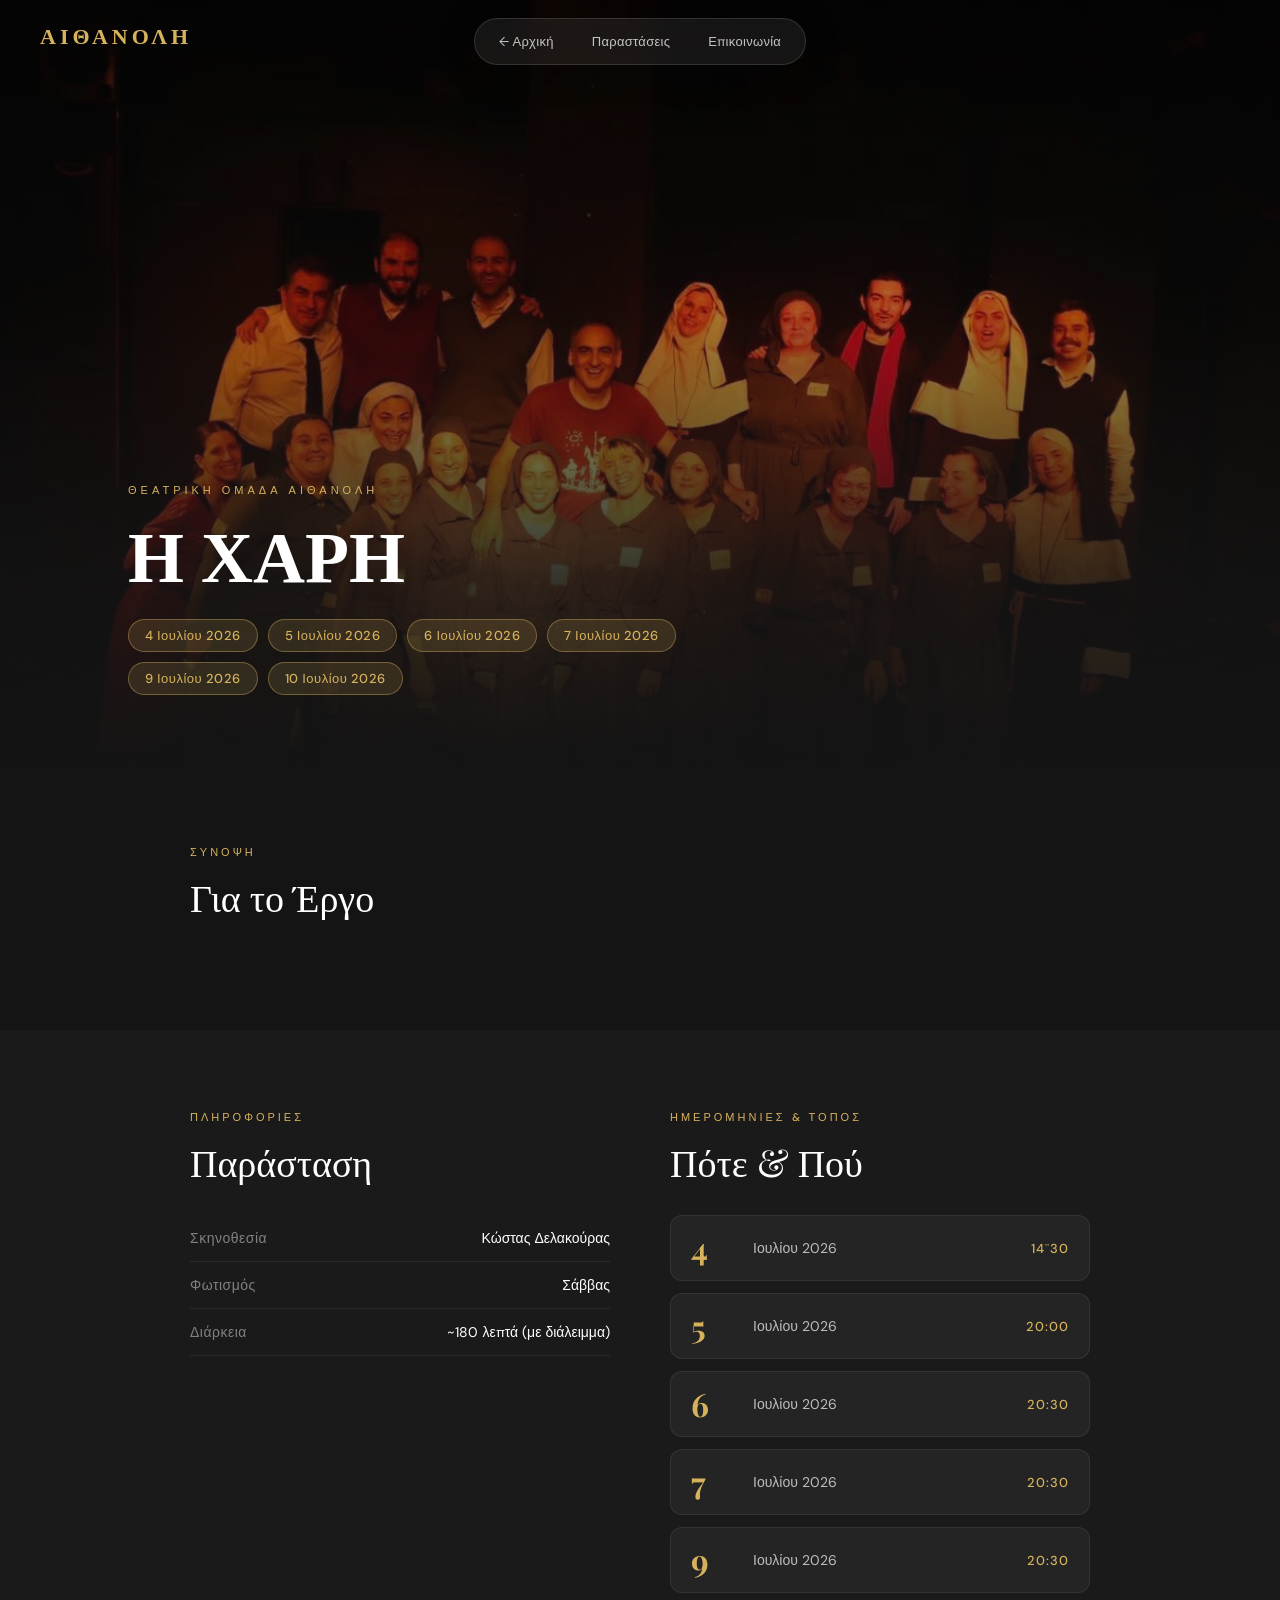
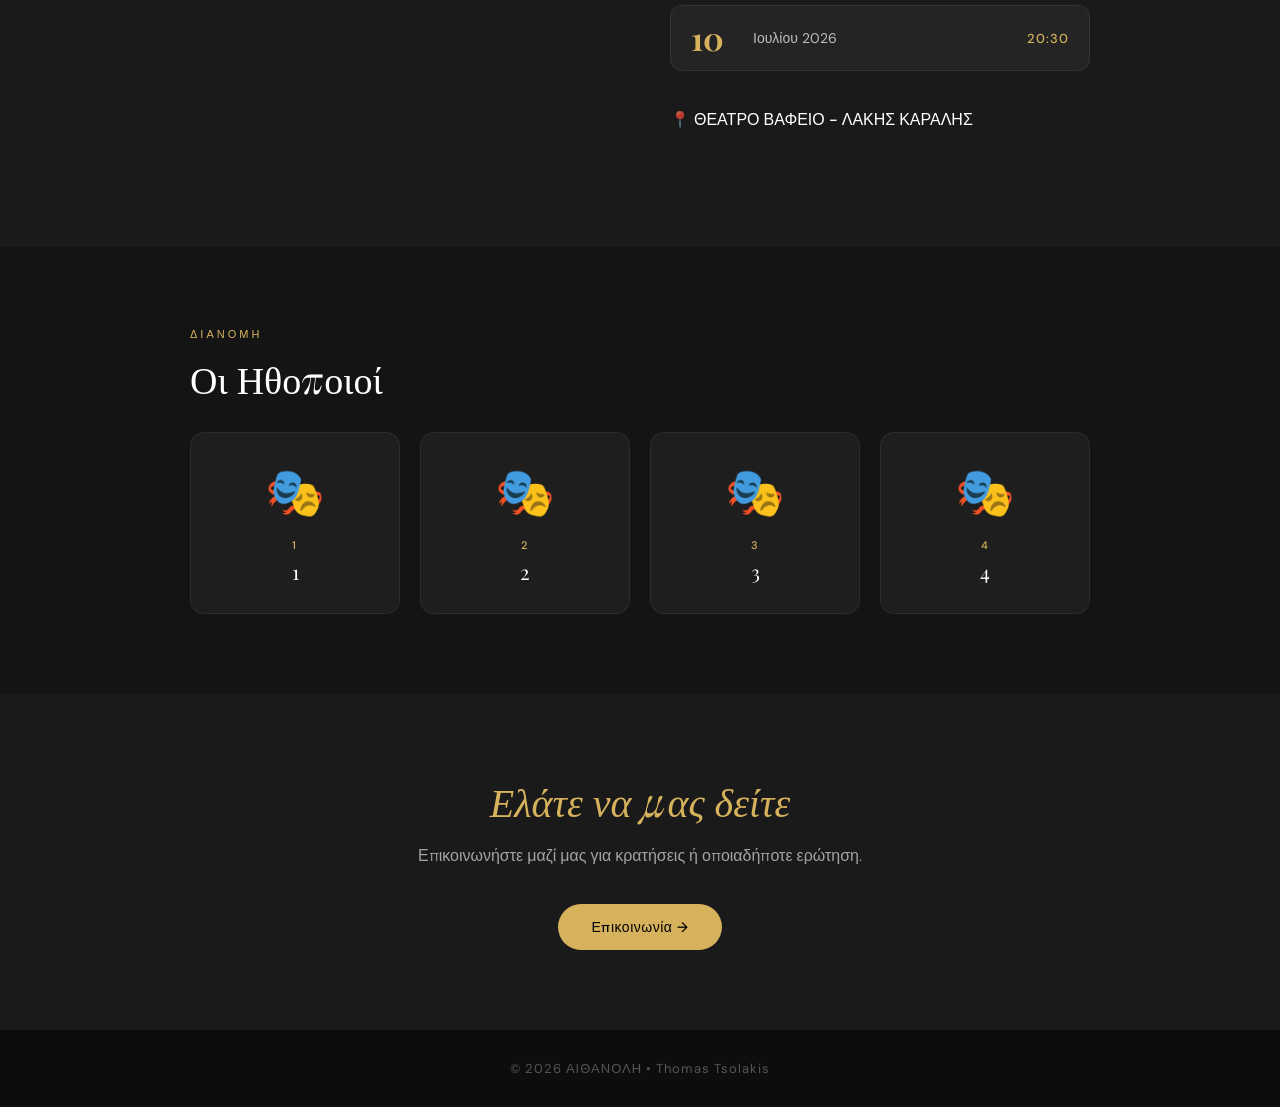
==== parastaseis/xarh_2026/index.html @ 31241050 "Update link to "Η ΧΑΡΗ" show page and add new index file for the show" ====
<!DOCTYPE html>
<html lang="el">
<head>
    <meta charset="UTF-8">
    <meta name="viewport" content="width=device-width, initial-scale=1.0">

    <!-- Primary Meta -->
    <title>Η ΧΑΡΗ | ΑΙΘΑΝΟΛΗ</title>
    <meta name="description" content="Μια σύγχρονη διασκευή του Ρωμαίου & Ιουλιέτα από τη Θεατρική Ομάδα ΑΙΘΑΝΟΛΗ. Παραστάσεις Ιουλίου 2026.">
    <meta name="author" content="Θεατρική Ομάδα ΑΙΘΑΝΟΛΗ">
    <meta name="robots" content="index, follow">
    <link rel="canonical" href="https://aithanolh.netlify.app/parastaseis/xarh_2026.html">

    <!-- Favicon -->
    <link rel="icon" type="image/png" href="../images/logo.png">
    <link rel="apple-touch-icon" href="../images/logo.png">

    <!-- Open Graph -->
    <meta property="og:type" content="article">
    <meta property="og:url" content="https://aithanolh.netlify.app/parastaseis/xarh_2026.html">
    <meta property="og:title" content="Η ΧΑΡΗ | ΑΙΘΑΝΟΛΗ">
    <meta property="og:description" content="Μια σύγχρονη διασκευή του κλασικού έργου που εξερευνά την αγάπη και τις συγκρούσεις δύο κόσμων.">
    <meta property="og:image" content="https://aithanolh.netlify.app/images/parastaseis/xarh_2026.jpg">
    <meta property="og:image:width" content="1200">
    <meta property="og:image:height" content="630">
    <meta property="og:locale" content="el_GR">
    <meta property="og:site_name" content="ΑΙΘΑΝΟΛΗ">

    <!-- Twitter Card -->
    <meta name="twitter:card" content="summary_large_image">
    <meta name="twitter:title" content="Η ΧΑΡΗ | ΑΙΘΑΝΟΛΗ">
    <meta name="twitter:description" content="Μια σύγχρονη διασκευή του κλασικού έργου. Παραστάσεις Ιουλίου 2026.">
    <meta name="twitter:image" content="https://aithanolh.netlify.app/images/parastaseis/xarh_2026.jpg">

    <!-- Schema.org -->
    <script type="application/ld+json">
    {
      "@context": "https://schema.org",
      "@type": "TheaterEvent",
      "name": "Η ΧΑΡΗ",
      "description": "Μια σύγχρονη διασκευή του κλασικού έργου του William Shakespeare.",
      "startDate": "2026-07-4",
      "endDate": "2026-07-10",
      "organizer": {
        "@type": "TheaterGroup",
        "name": "ΑΙΘΑΝΟΛΗ",
        "url": "https://aithanolh.netlify.app"
      },
      "image": "https://aithanolh.netlify.app/images/parastaseis/xarh_2026.jpg",
      "url": "https://aithanolh.netlify.app/parastaseis/xarh_2026.html"
    }
    </script>

    <!-- Fonts -->
    <link rel="preconnect" href="https://fonts.googleapis.com">
    <link rel="preconnect" href="https://fonts.gstatic.com" crossorigin>
    <link href="https://fonts.googleapis.com/css2?family=Playfair+Display:ital,wght@0,400;0,700;1,400;1,600&family=DM+Sans:ital,opsz,wght@0,9..40,300;0,9..40,400;0,9..40,500;1,9..40,300&display=swap" rel="stylesheet">

    <link rel="stylesheet" href="../show.css">
</head>
<body>

<!-- ─── NAV ─── -->
<header>
    <nav id="pill-nav">
        <div class="nav-pill">
            <a href="../../">← Αρχική</a>
            <a href="../../#shows">Παραστάσεις</a>
            <a href="../../#contact">Επικοινωνία</a>
        </div>
    </nav>
    <div class="logo-wrap">
        <a href="../../index.html" class="logo-link">
            <img src="../../images/logo.png" alt="ΑΙΘΑΝΟΛΗ" class="logo-img" onerror="this.style.display='none';this.nextElementSibling.style.display='block'">
            <h2 class="logo-fallback">ΑΙΘΑΝΟΛΗ</h2>
        </a>
    </div>
</header>

<!-- ─── HERO BANNER ─── -->
<section class="show-hero">
    <img src="../../images/parastaseis/xarh_2026_hero.jpg" alt="Η ΧΑΡΗ" class="show-hero-img">
    <div class="show-hero-overlay"></div>
    <div class="show-hero-content">
        <div class="eyebrow">Θεατρική Ομάδα ΑΙΘΑΝΟΛΗ</div>
        <h1>Η ΧΑΡΗ<br></h1>
        <div class="hero-dates">
            <span>4 Ιουλίου 2026</span>
            <span>5 Ιουλίου 2026</span>
            <span>6 Ιουλίου 2026</span>
            <span>7 Ιουλίου 2026</span>
            <span>9 Ιουλίου 2026</span>
            <span>10 Ιουλίου 2026</span>
        </div>
    </div>
</section>

<!-- ─── MAIN CONTENT ─── -->
<main>

    <!-- SYNOPSIS -->
    <section class="content-section" id="synopsis">
        <div class="content-inner">
            <div class="section-label">Σύνοψη</div>
            <h2>Για το Έργο</h2>
            <!-- <p>
                Ο Η ΧΑΡΗ του William Shakespeare είναι ένα από τα πιο αγαπημένα
                θεατρικά έργα όλων των εποχών. Η ιστορία δύο νέων που ερωτεύονται παρά τη
                μακροχρόνια έχθρα των οικογενειών τους συνεχίζει να συγκινεί και να
                ταρακουνά το κοινό, αιώνες μετά τη συγγραφή της.
            </p>
            <p>
                Στη διασκευή της ΑΙΘΑΝΟΛΗ, η ιστορία μεταφέρεται στη σύγχρονη εποχή.
                Οι Μοντέγοι και οι Καπουλέτοι γίνονται δύο κόσμοι που δεν βλέπουν
                ο ένας τον άλλον — δύο γειτονιές, δύο ιδεολογίες, δύο σύμπαντα που
                ποτέ δεν έπρεπε να συναντηθούν. Και ανάμεσά τους, δύο ψυχές που
                αρνούνται να χωριστούν.
            </p> -->
        </div>
    </section>

    <!-- DETAILS -->
    <section class="content-section alt" id="details">
        <div class="content-inner details-grid">
            <div>
                <div class="section-label">Πληροφορίες</div>
                <h2>Παράσταση</h2>
                <ul class="info-list">
                    <li>
                        <span class="info-label">Σκηνοθεσία</span>
                        <span class="info-value">Κώστας Δελακούρας</span>
                    </li>
                    <li>
                        <span class="info-label">Φωτισμός</span>
                        <span class="info-value">Σάββας</span>
                    </li>
                    <li>
                        <span class="info-label">Διάρκεια</span>
                        <span class="info-value">~180 λεπτά (με διάλειμμα)</span>
                    </li>
                </ul>
            </div>
            <div>
                <div class="section-label">Ημερομηνίες & Τόπος</div>
                <h2>Πότε & Πού</h2>
                <div class="dates-cards">
                    <div class="date-card">
                        <div class="date-day">4</div>
                        <div class="date-month">Ιουλίου 2026</div>
                        <div class="date-time">14¨30</div>
                    </div>
                    <div class="date-card">
                        <div class="date-day">5</div>
                        <div class="date-month">Ιουλίου 2026</div>
                        <div class="date-time">20:00</div>
                    </div>
                    <div class="date-card">
                        <div class="date-day">6</div>
                        <div class="date-month">Ιουλίου 2026</div>
                        <div class="date-time">20:30</div>
                    </div>
                    <div class="date-card">
                        <div class="date-day">7</div>
                        <div class="date-month">Ιουλίου 2026</div>
                        <div class="date-time">20:30</div>
                    </div>
                    <div class="date-card">
                        <div class="date-day">9</div>
                        <div class="date-month">Ιουλίου 2026</div>
                        <div class="date-time">20:30</div>
                    </div>
                    <div class="date-card">
                        <div class="date-day">10</div>
                        <div class="date-month">Ιουλίου 2026</div>
                        <div class="date-time">20:30</div>
                    </div>
                </div>
                <p class="venue">
                    📍 <strong>ΘΕΑΤΡΟ ΒΑΦΕΙΟ - ΛΑΚΗΣ ΚΑΡΑΛΗΣ</strong>
                </p>
            </div>
        </div>
    </section>

    <!-- CAST -->
    <section class="content-section" id="cast">
        <div class="content-inner">
            <div class="section-label">Διανομή</div>
            <h2>Οι Ηθοποιοί</h2>
            <div class="cast-grid">
                <div class="cast-card">
                    <div class="cast-avatar">🎭</div>
                    <div class="cast-role">1</div>
                    <div class="cast-name">1</div>
                </div>
                <div class="cast-card">
                    <div class="cast-avatar">🎭</div>
                    <div class="cast-role">2</div>
                    <div class="cast-name">2</div>
                </div>
                <div class="cast-card">
                    <div class="cast-avatar">🎭</div>
                    <div class="cast-role">3</div>
                    <div class="cast-name">3</div>
                </div>
                <div class="cast-card">
                    <div class="cast-avatar">🎭</div>
                    <div class="cast-role">4</div>
                    <div class="cast-name">4</div>
                </div>
            </div>
        </div>
    </section>

    <!-- CTA -->
    <section class="content-section cta-section">
        <div class="content-inner cta-inner">
            <h2>Ελάτε να μας δείτε</h2>
            <p>Επικοινωνήστε μαζί μας για κρατήσεις ή οποιαδήποτε ερώτηση.</p>
            <a href="../index.html#contact" class="btn">Επικοινωνία →</a>
        </div>
    </section>

</main>

<footer>
    © 2026 ΑΙΘΑΝΟΛΗ • Thomas Tsolakis
</footer>

</body>
</html>
---- parastaseis/show.css ----
*{
    margin:0;
    padding:0;
    box-sizing:border-box;
    scroll-behavior:smooth;
}

body{
    background:#141414;
    color:white;
    font-family:'DM Sans', Arial, sans-serif;
}

/* ─── HEADER ─── */

header{
    position:fixed;
    width:100%;
    top:0;
    z-index:100;
    display:flex;
    flex-direction:column;
    align-items:center;
    padding-top:18px;
    pointer-events:none;
}

.logo-wrap{
    position:absolute;
    top:0;
    left:0;
    height:70px;
    display:flex;
    align-items:center;
    padding-left:40px;
    pointer-events:auto;
}

.logo-link{
    display:flex;
    align-items:center;
    text-decoration:none;
}

.logo-img{
    height:42px;
    width:auto;
    object-fit:contain;
    display:block;
}

.logo-fallback{
    display:none;
    color:#d6b25d;
    font-family:'Playfair Display', serif;
    font-size:22px;
    letter-spacing:4px;
    font-weight:700;
}

#pill-nav{
    pointer-events:auto;
}

.nav-pill{
    position:relative;
    display:flex;
    align-items:center;
    gap:2px;
    background:rgba(255,255,255,0.07);
    backdrop-filter:blur(20px);
    -webkit-backdrop-filter:blur(20px);
    border:1px solid rgba(255,255,255,0.13);
    border-radius:50px;
    padding:6px;
    box-shadow:0 8px 32px rgba(0,0,0,0.35);
}

.nav-pill a{
    color:rgba(255,255,255,0.75);
    text-decoration:none;
    font-size:13px;
    font-weight:400;
    letter-spacing:0.3px;
    padding:8px 18px;
    border-radius:30px;
    transition:color 0.25s, background 0.25s;
    white-space:nowrap;
    font-family:'DM Sans', sans-serif;
}

.nav-pill a:hover{
    color:#fff;
    background:rgba(255,255,255,0.08);
}

/* ─── SHOW HERO ─── */

.show-hero{
    position:relative;
    height:85vh;
    min-height:500px;
    display:flex;
    align-items:flex-end;
    overflow:hidden;
}

.show-hero-img{
    position:absolute;
    inset:0;
    width:100%;
    height:100%;
    object-fit:cover;
    object-position:center top;
}

.show-hero-overlay{
    position:absolute;
    inset:0;
    background:linear-gradient(
        to bottom,
        rgba(20,20,20,0.15) 0%,
        rgba(20,20,20,0.35) 40%,
        rgba(20,20,20,0.85) 75%,
        rgba(20,20,20,1) 100%
    );
}

.show-hero-content{
    position:relative;
    z-index:2;
    padding:0 10% 70px;
    max-width:900px;
}

.eyebrow{
    font-size:11px;
    font-weight:500;
    letter-spacing:4px;
    text-transform:uppercase;
    color:#d6b25d;
    margin-bottom:18px;
    font-family:'DM Sans', sans-serif;
}

.show-hero-content h1{
    font-family:'Playfair Display', serif;
    font-size:72px;
    font-weight:700;
    line-height:1.05;
    margin-bottom:28px;
}

.show-hero-content h1 em{
    font-style:italic;
    font-weight:400;
    color:#d6b25d;
}

.hero-dates{
    display:flex;
    flex-wrap:wrap;
    gap:10px;
}

.hero-dates span{
    background:rgba(214,178,93,0.15);
    border:1px solid rgba(214,178,93,0.4);
    padding:7px 16px;
    border-radius:30px;
    color:#d6b25d;
    font-size:13px;
    font-weight:500;
    letter-spacing:0.5px;
    font-family:'DM Sans', sans-serif;
}

/* ─── CONTENT SECTIONS ─── */

.content-section{
    padding:80px 10%;
}

.content-section.alt{
    background:#1a1a1a;
}

.content-inner{
    max-width:900px;
    margin:0 auto;
}

.section-label{
    font-size:11px;
    font-weight:500;
    letter-spacing:3px;
    text-transform:uppercase;
    color:#d6b25d;
    margin-bottom:12px;
    font-family:'DM Sans', sans-serif;
}

.content-section h2{
    font-family:'Playfair Display', serif;
    font-size:38px;
    font-weight:400;
    color:white;
    margin-bottom:28px;
    text-align:left;
    letter-spacing:0;
}

.content-section p{
    font-size:16px;
    font-weight:300;
    line-height:1.9;
    color:rgba(255,255,255,0.75);
    margin-bottom:18px;
}

/* ─── DETAILS GRID ─── */

.details-grid{
    display:grid;
    grid-template-columns:1fr 1fr;
    gap:60px;
    align-items:start;
}

.info-list{
    list-style:none;
    display:flex;
    flex-direction:column;
    gap:0;
    margin-top:10px;
}

.info-list li{
    display:flex;
    justify-content:space-between;
    align-items:center;
    padding:14px 0;
    border-bottom:1px solid rgba(255,255,255,0.07);
    font-size:14px;
}

.info-label{
    color:rgba(255,255,255,0.45);
    font-weight:300;
    letter-spacing:0.5px;
}

.info-value{
    color:white;
    font-weight:400;
    text-align:right;
}

.dates-cards{
    display:flex;
    flex-direction:column;
    gap:12px;
    margin-top:10px;
    margin-bottom:20px;
}

.date-card{
    display:flex;
    align-items:center;
    gap:18px;
    background:#242424;
    border:1px solid rgba(255,255,255,0.07);
    border-radius:12px;
    padding:16px 20px;
    transition:border-color 0.3s;
}

.date-card:hover{
    border-color:rgba(214,178,93,0.3);
}

.date-day{
    font-family:'Playfair Display', serif;
    font-size:32px;
    font-weight:700;
    color:#d6b25d;
    line-height:1;
    min-width:44px;
}

.date-month{
    font-size:14px;
    font-weight:400;
    color:rgba(255,255,255,0.7);
    flex:1;
}

.date-time{
    font-size:13px;
    font-weight:500;
    color:#d6b25d;
    letter-spacing:1px;
    font-family:'DM Sans', sans-serif;
}

.venue{
    font-size:14px;
    color:rgba(255,255,255,0.55);
    font-weight:300;
    padding:14px 0;
}

.venue strong{
    color:white;
    font-weight:500;
}

/* ─── CAST ─── */

.cast-grid{
    display:grid;
    grid-template-columns:repeat(auto-fit, minmax(180px, 1fr));
    gap:20px;
    margin-top:10px;
}

.cast-card{
    background:#1e1e1e;
    border:1px solid rgba(255,255,255,0.06);
    border-radius:14px;
    padding:28px 20px;
    text-align:center;
    transition:border-color 0.3s, transform 0.3s;
}

.cast-card:hover{
    border-color:rgba(214,178,93,0.25);
    transform:translateY(-5px);
}

.cast-avatar{
    font-size:48px;
    margin-bottom:14px;
}

.cast-role{
    font-size:11px;
    font-weight:500;
    letter-spacing:2px;
    text-transform:uppercase;
    color:#d6b25d;
    margin-bottom:6px;
    font-family:'DM Sans', sans-serif;
}

.cast-name{
    font-family:'Playfair Display', serif;
    font-size:20px;
    font-weight:400;
}

/* ─── CTA SECTION ─── */

.cta-section{
    background:#1a1a1a;
}

.cta-inner{
    text-align:center;
}

.cta-inner h2{
    font-family:'Playfair Display', serif;
    font-size:40px;
    font-weight:400;
    font-style:italic;
    text-align:center;
    margin-bottom:14px;
    color:#d6b25d;
}

.cta-inner p{
    text-align:center;
    font-size:16px;
    color:rgba(255,255,255,0.6);
    margin-bottom:32px;
}

.btn{
    display:inline-block;
    padding:14px 34px;
    background:#d6b25d;
    color:black;
    text-decoration:none;
    font-weight:500;
    font-size:14px;
    letter-spacing:0.5px;
    border-radius:30px;
    transition:.3s;
    font-family:'DM Sans', sans-serif;
}

.btn:hover{
    transform:translateY(-4px);
    box-shadow:0 12px 30px rgba(214,178,93,0.35);
}

/* ─── FOOTER ─── */

footer{
    padding:30px;
    background:#0d0d0d;
    text-align:center;
    color:rgba(255,255,255,0.3);
    font-size:13px;
    letter-spacing:1px;
}

footer a{
    color:rgba(214,178,93,0.6);
    text-decoration:none;
    transition:color 0.3s;
}

footer a:hover{
    color:#d6b25d;
}

/* ─── RESPONSIVE ─── */

@media(max-width:750px){
    .show-hero-content h1{
        font-size:44px;
    }
    .details-grid{
        grid-template-columns:1fr;
        gap:40px;
    }
    .logo-wrap{
        padding-left:20px;
    }
    .nav-pill a{
        padding:7px 12px;
        font-size:12px;
    }
}
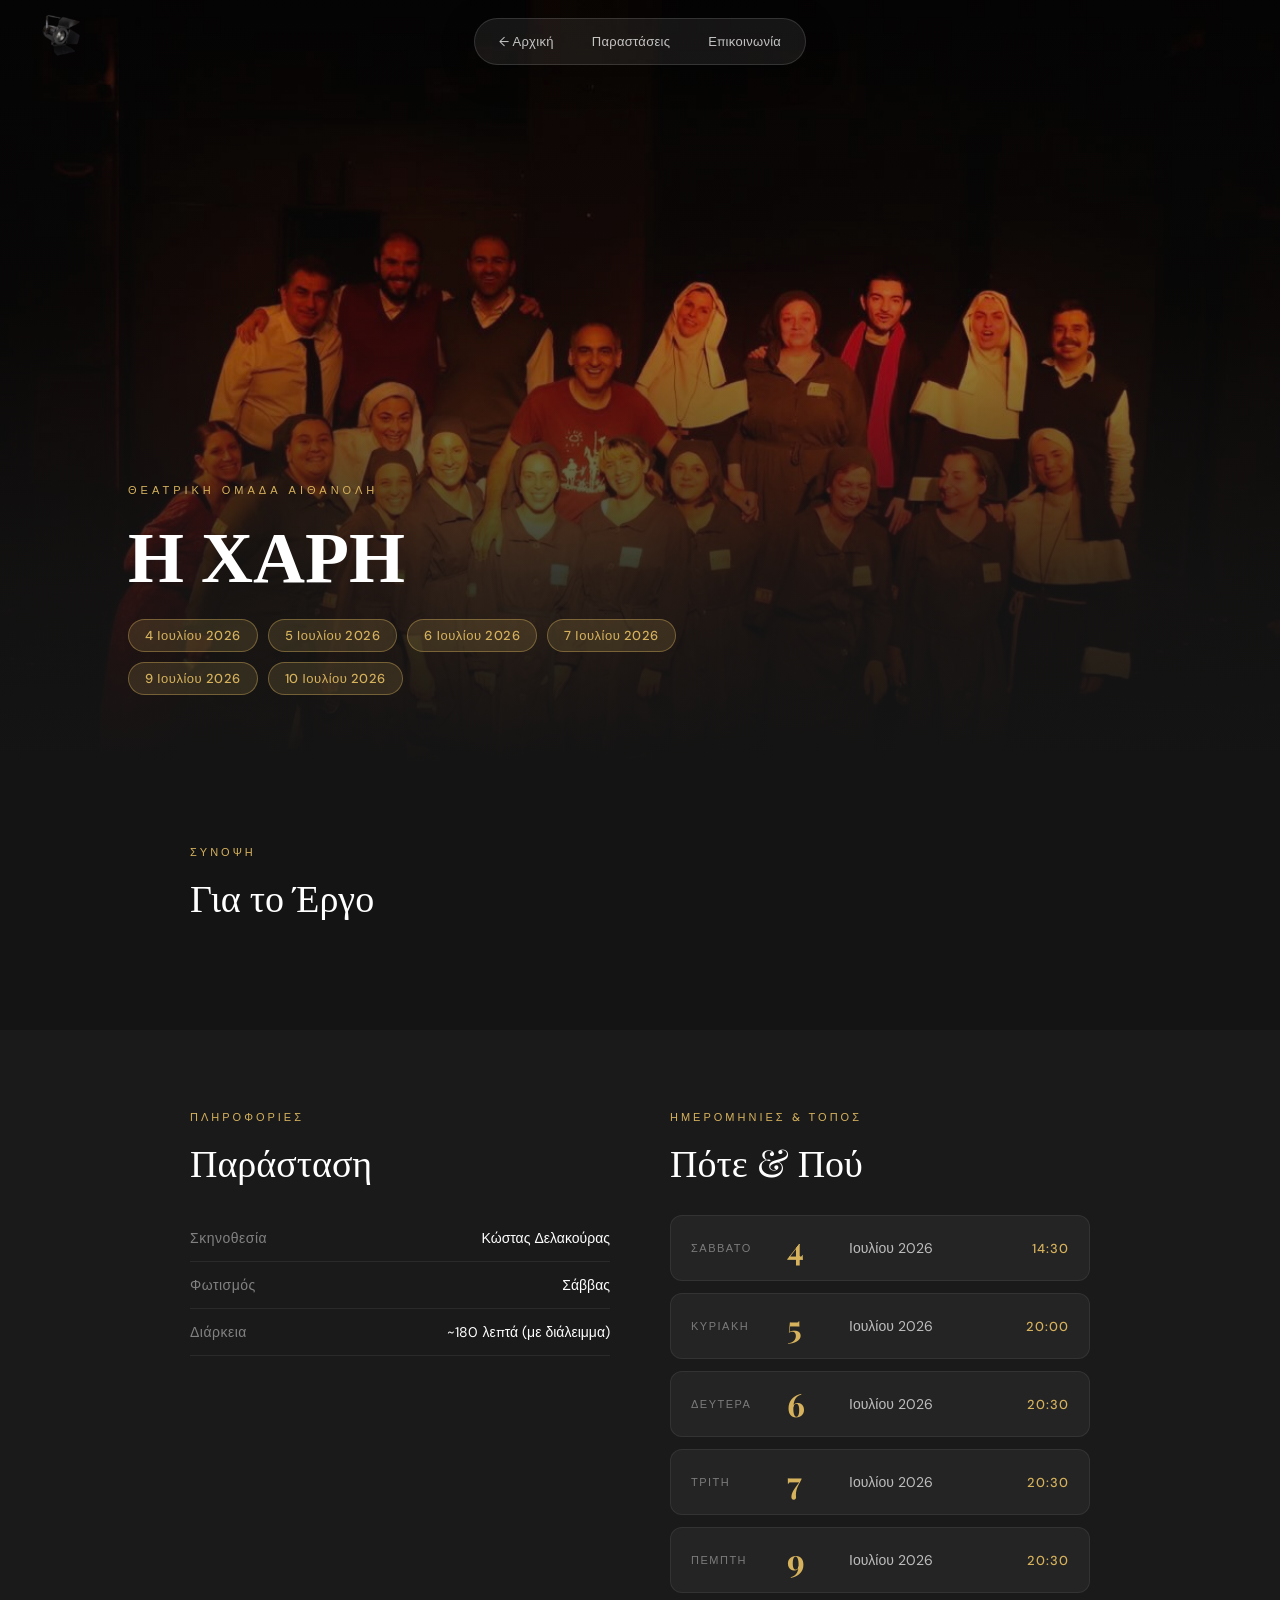
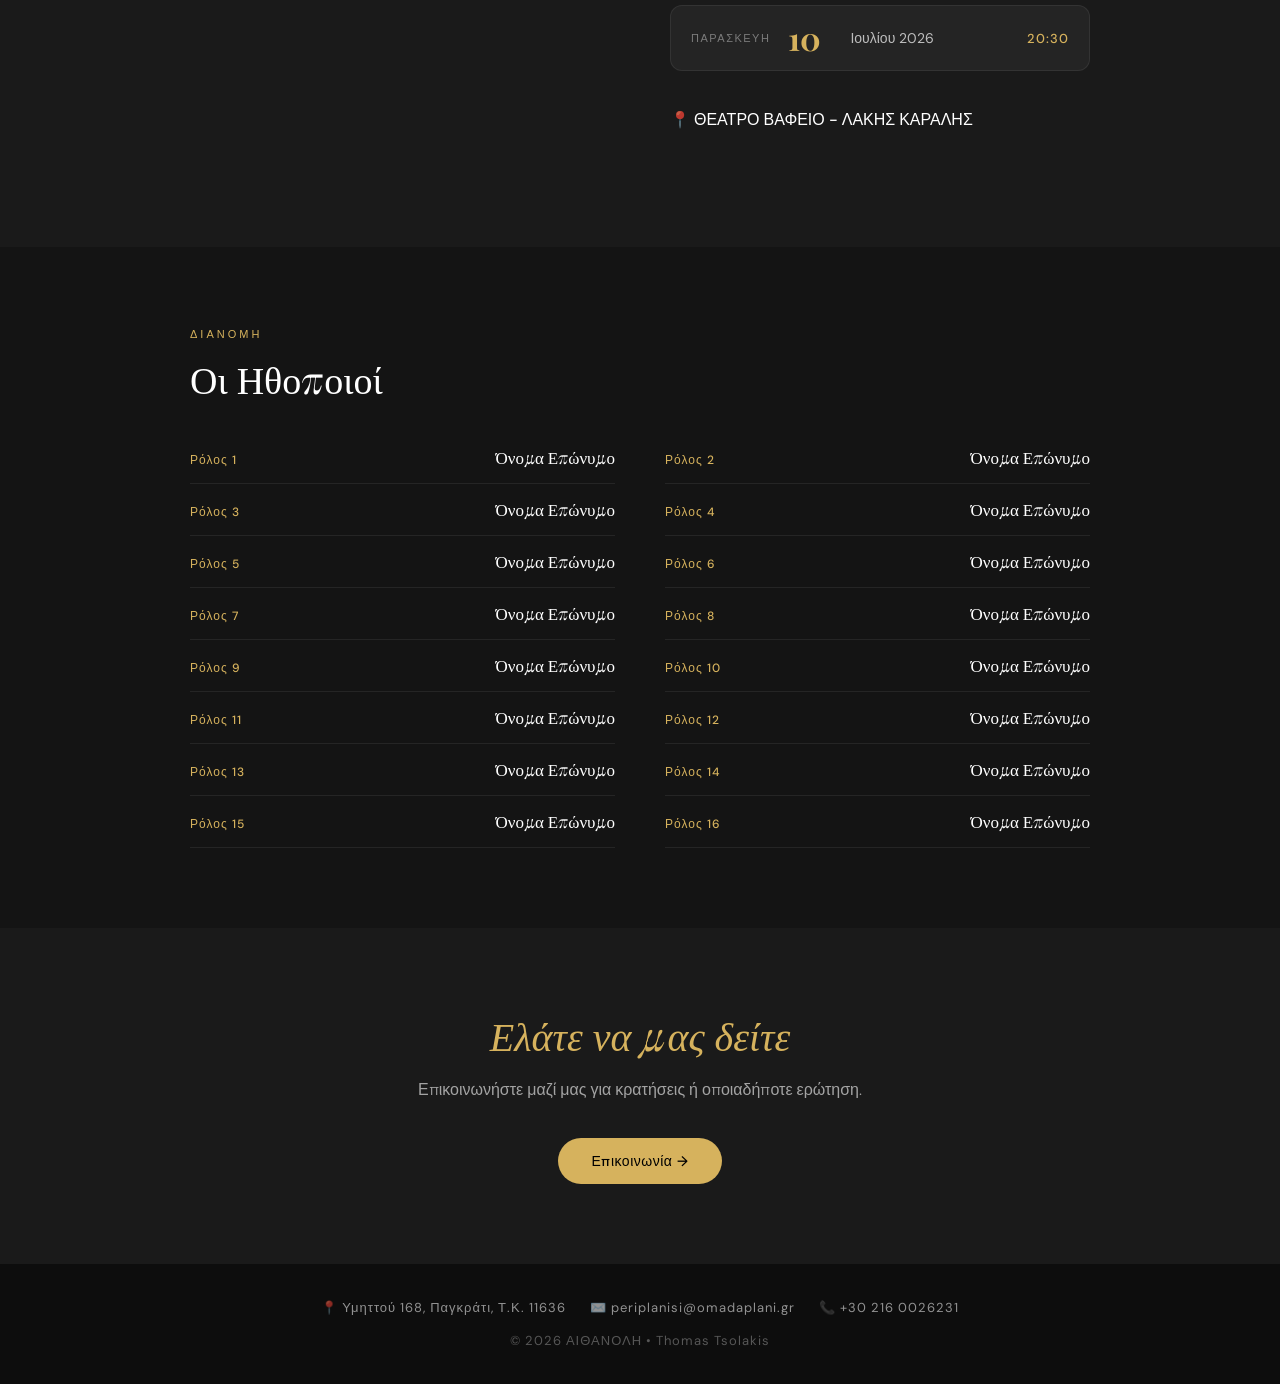
==== commit 960f6da8: "Add "Find Us" section with map and contact details; implement form submission handling" ====
--- a/parastaseis/xarh_2026/index.html
+++ b/parastaseis/xarh_2026/index.html
@@ -145,31 +145,37 @@
                 <h2>Πότε & Πού</h2>
                 <div class="dates-cards">
                     <div class="date-card">
+                        <div class="date-weekday">Σάββατο</div>
                         <div class="date-day">4</div>
                         <div class="date-month">Ιουλίου 2026</div>
-                        <div class="date-time">14¨30</div>
-                    </div>
-                    <div class="date-card">
+                        <div class="date-time">14:30</div>
+                    </div>
+                    <div class="date-card">
+                        <div class="date-weekday">Κυριακή</div>
                         <div class="date-day">5</div>
                         <div class="date-month">Ιουλίου 2026</div>
                         <div class="date-time">20:00</div>
                     </div>
                     <div class="date-card">
+                        <div class="date-weekday">Δευτέρα</div>
                         <div class="date-day">6</div>
                         <div class="date-month">Ιουλίου 2026</div>
                         <div class="date-time">20:30</div>
                     </div>
                     <div class="date-card">
+                        <div class="date-weekday">Τρίτη</div>
                         <div class="date-day">7</div>
                         <div class="date-month">Ιουλίου 2026</div>
                         <div class="date-time">20:30</div>
                     </div>
                     <div class="date-card">
+                        <div class="date-weekday">Πέμπτη</div>
                         <div class="date-day">9</div>
                         <div class="date-month">Ιουλίου 2026</div>
                         <div class="date-time">20:30</div>
                     </div>
                     <div class="date-card">
+                        <div class="date-weekday">Παρασκευή</div>
                         <div class="date-day">10</div>
                         <div class="date-month">Ιουλίου 2026</div>
                         <div class="date-time">20:30</div>
@@ -187,26 +193,75 @@
         <div class="content-inner">
             <div class="section-label">Διανομή</div>
             <h2>Οι Ηθοποιοί</h2>
-            <div class="cast-grid">
-                <div class="cast-card">
-                    <div class="cast-avatar">🎭</div>
-                    <div class="cast-role">1</div>
-                    <div class="cast-name">1</div>
-                </div>
-                <div class="cast-card">
-                    <div class="cast-avatar">🎭</div>
-                    <div class="cast-role">2</div>
-                    <div class="cast-name">2</div>
-                </div>
-                <div class="cast-card">
-                    <div class="cast-avatar">🎭</div>
-                    <div class="cast-role">3</div>
-                    <div class="cast-name">3</div>
-                </div>
-                <div class="cast-card">
-                    <div class="cast-avatar">🎭</div>
-                    <div class="cast-role">4</div>
-                    <div class="cast-name">4</div>
+            <!--
+                Κάθε ηθοποιός = μία .cast-row με δύο πεδία: ρόλο (αριστερά, χρυσό) και όνομα (δεξιά).
+                Για να προσθέσετε/αφαιρέσετε ηθοποιό, αντιγράψτε ή σβήστε ένα block .cast-row.
+                Δεν υπάρχει όριο στο πλήθος — η λίστα προσαρμόζεται αυτόματα σε 2 στήλες.
+            -->
+            <div class="cast-list">
+                <div class="cast-row">
+                    <span class="cast-role">Ρόλος 1</span>
+                    <span class="cast-name">Όνομα Επώνυμο</span>
+                </div>
+                <div class="cast-row">
+                    <span class="cast-role">Ρόλος 2</span>
+                    <span class="cast-name">Όνομα Επώνυμο</span>
+                </div>
+                <div class="cast-row">
+                    <span class="cast-role">Ρόλος 3</span>
+                    <span class="cast-name">Όνομα Επώνυμο</span>
+                </div>
+                <div class="cast-row">
+                    <span class="cast-role">Ρόλος 4</span>
+                    <span class="cast-name">Όνομα Επώνυμο</span>
+                </div>
+                <div class="cast-row">
+                    <span class="cast-role">Ρόλος 5</span>
+                    <span class="cast-name">Όνομα Επώνυμο</span>
+                </div>
+                <div class="cast-row">
+                    <span class="cast-role">Ρόλος 6</span>
+                    <span class="cast-name">Όνομα Επώνυμο</span>
+                </div>
+                <div class="cast-row">
+                    <span class="cast-role">Ρόλος 7</span>
+                    <span class="cast-name">Όνομα Επώνυμο</span>
+                </div>
+                <div class="cast-row">
+                    <span class="cast-role">Ρόλος 8</span>
+                    <span class="cast-name">Όνομα Επώνυμο</span>
+                </div>
+                <div class="cast-row">
+                    <span class="cast-role">Ρόλος 9</span>
+                    <span class="cast-name">Όνομα Επώνυμο</span>
+                </div>
+                <div class="cast-row">
+                    <span class="cast-role">Ρόλος 10</span>
+                    <span class="cast-name">Όνομα Επώνυμο</span>
+                </div>
+                <div class="cast-row">
+                    <span class="cast-role">Ρόλος 11</span>
+                    <span class="cast-name">Όνομα Επώνυμο</span>
+                </div>
+                <div class="cast-row">
+                    <span class="cast-role">Ρόλος 12</span>
+                    <span class="cast-name">Όνομα Επώνυμο</span>
+                </div>
+                <div class="cast-row">
+                    <span class="cast-role">Ρόλος 13</span>
+                    <span class="cast-name">Όνομα Επώνυμο</span>
+                </div>
+                <div class="cast-row">
+                    <span class="cast-role">Ρόλος 14</span>
+                    <span class="cast-name">Όνομα Επώνυμο</span>
+                </div>
+                <div class="cast-row">
+                    <span class="cast-role">Ρόλος 15</span>
+                    <span class="cast-name">Όνομα Επώνυμο</span>
+                </div>
+                <div class="cast-row">
+                    <span class="cast-role">Ρόλος 16</span>
+                    <span class="cast-name">Όνομα Επώνυμο</span>
                 </div>
             </div>
         </div>
@@ -217,14 +272,21 @@
         <div class="content-inner cta-inner">
             <h2>Ελάτε να μας δείτε</h2>
             <p>Επικοινωνήστε μαζί μας για κρατήσεις ή οποιαδήποτε ερώτηση.</p>
-            <a href="../index.html#contact" class="btn">Επικοινωνία →</a>
+            <a href="../../#contact" class="btn">Επικοινωνία →</a>
         </div>
     </section>
 
 </main>
 
 <footer>
-    © 2026 ΑΙΘΑΝΟΛΗ • Thomas Tsolakis
+    <div class="footer-contact">
+        <span>📍 Υμηττού 168, Παγκράτι, Τ.Κ. 11636</span>
+        <span>✉️ <a href="mailto:periplanisi@omadaplani.gr">periplanisi@omadaplani.gr</a></span>
+        <span>📞 <a href="tel:+302160026231">+30 216 0026231</a></span>
+    </div>
+    <div class="footer-credit">
+        © 2026 ΑΙΘΑΝΟΛΗ • Thomas Tsolakis
+    </div>
 </footer>
 
 </body>
--- a/parastaseis/show.css
+++ b/parastaseis/show.css
@@ -3,6 +3,54 @@
     padding:0;
     box-sizing:border-box;
     scroll-behavior:smooth;
+}
+
+/* ─── VIEW TRANSITIONS (animated page navigation) ─── */
+/* Native browser API — animates between full page loads (e.g. index.html → parastaseis/xarh_2026.html).
+   Currently supported in Chrome/Edge; other browsers just navigate normally (safe fallback). */
+@view-transition{
+    navigation:auto;
+}
+
+::view-transition-old(root),
+::view-transition-new(root){
+    animation-duration:0.45s;
+    animation-timing-function:cubic-bezier(0.4,0,0.2,1);
+}
+
+::view-transition-old(root){
+    animation-name:page-fade-out;
+}
+
+::view-transition-new(root){
+    animation-name:page-fade-in;
+}
+
+@keyframes page-fade-out{
+    to{
+        opacity:0;
+        transform:translateY(-14px);
+    }
+}
+
+@keyframes page-fade-in{
+    from{
+        opacity:0;
+        transform:translateY(14px);
+    }
+}
+
+/* Lock the header/nav — it keeps its own identity across the transition
+   instead of fading with the rest of the page, so it reads as "always there". */
+header{
+    view-transition-name:site-header;
+}
+
+::view-transition-group(site-header),
+::view-transition-old(site-header),
+::view-transition-new(site-header){
+    animation:none;
+    mix-blend-mode:normal;
 }
 
 body{
@@ -279,6 +327,16 @@
     border-color:rgba(214,178,93,0.3);
 }
 
+.date-weekday{
+    font-size:11px;
+    font-weight:500;
+    letter-spacing:1.5px;
+    text-transform:uppercase;
+    color:rgba(255,255,255,0.4);
+    min-width:78px;
+    font-family:'DM Sans', sans-serif;
+}
+
 .date-day{
     font-family:'Playfair Display', serif;
     font-size:32px;
@@ -317,46 +375,42 @@
 
 /* ─── CAST ─── */
 
-.cast-grid{
+.cast-list{
     display:grid;
-    grid-template-columns:repeat(auto-fit, minmax(180px, 1fr));
-    gap:20px;
+    grid-template-columns:1fr 1fr;
+    gap:0 50px;
     margin-top:10px;
 }
 
-.cast-card{
-    background:#1e1e1e;
-    border:1px solid rgba(255,255,255,0.06);
-    border-radius:14px;
-    padding:28px 20px;
-    text-align:center;
-    transition:border-color 0.3s, transform 0.3s;
-}
-
-.cast-card:hover{
-    border-color:rgba(214,178,93,0.25);
-    transform:translateY(-5px);
-}
-
-.cast-avatar{
-    font-size:48px;
-    margin-bottom:14px;
+.cast-row{
+    display:flex;
+    justify-content:space-between;
+    align-items:baseline;
+    gap:16px;
+    padding:14px 0;
+    border-bottom:1px solid rgba(255,255,255,0.07);
+    transition:border-color 0.3s;
+}
+
+.cast-row:hover{
+    border-color:rgba(214,178,93,0.3);
 }
 
 .cast-role{
-    font-size:11px;
-    font-weight:500;
-    letter-spacing:2px;
-    text-transform:uppercase;
-    color:#d6b25d;
-    margin-bottom:6px;
-    font-family:'DM Sans', sans-serif;
+    font-size:12px;
+    font-weight:500;
+    letter-spacing:1px;
+    color:#d6b25d;
+    font-family:'DM Sans', sans-serif;
+    white-space:nowrap;
 }
 
 .cast-name{
     font-family:'Playfair Display', serif;
-    font-size:20px;
-    font-weight:400;
+    font-size:17px;
+    font-weight:400;
+    color:white;
+    text-align:right;
 }
 
 /* ─── CTA SECTION ─── */
@@ -408,7 +462,7 @@
 /* ─── FOOTER ─── */
 
 footer{
-    padding:30px;
+    padding:35px;
     background:#0d0d0d;
     text-align:center;
     color:rgba(255,255,255,0.3);
@@ -416,6 +470,30 @@
     letter-spacing:1px;
 }
 
+.footer-contact{
+    display:flex;
+    justify-content:center;
+    flex-wrap:wrap;
+    gap:24px;
+    margin-bottom:16px;
+    color:rgba(255,255,255,0.55);
+    font-size:13px;
+}
+
+.footer-contact a{
+    color:rgba(255,255,255,0.55);
+    text-decoration:none;
+    transition:color 0.3s;
+}
+
+.footer-contact a:hover{
+    color:#d6b25d;
+}
+
+.footer-credit{
+    color:rgba(255,255,255,0.3);
+}
+
 footer a{
     color:rgba(214,178,93,0.6);
     text-decoration:none;
@@ -443,4 +521,15 @@
         padding:7px 12px;
         font-size:12px;
     }
+    .cast-list{
+        grid-template-columns:1fr;
+    }
+    .date-weekday{
+        min-width:62px;
+        font-size:10px;
+    }
+    .footer-contact{
+        flex-direction:column;
+        gap:10px;
+    }
 }
